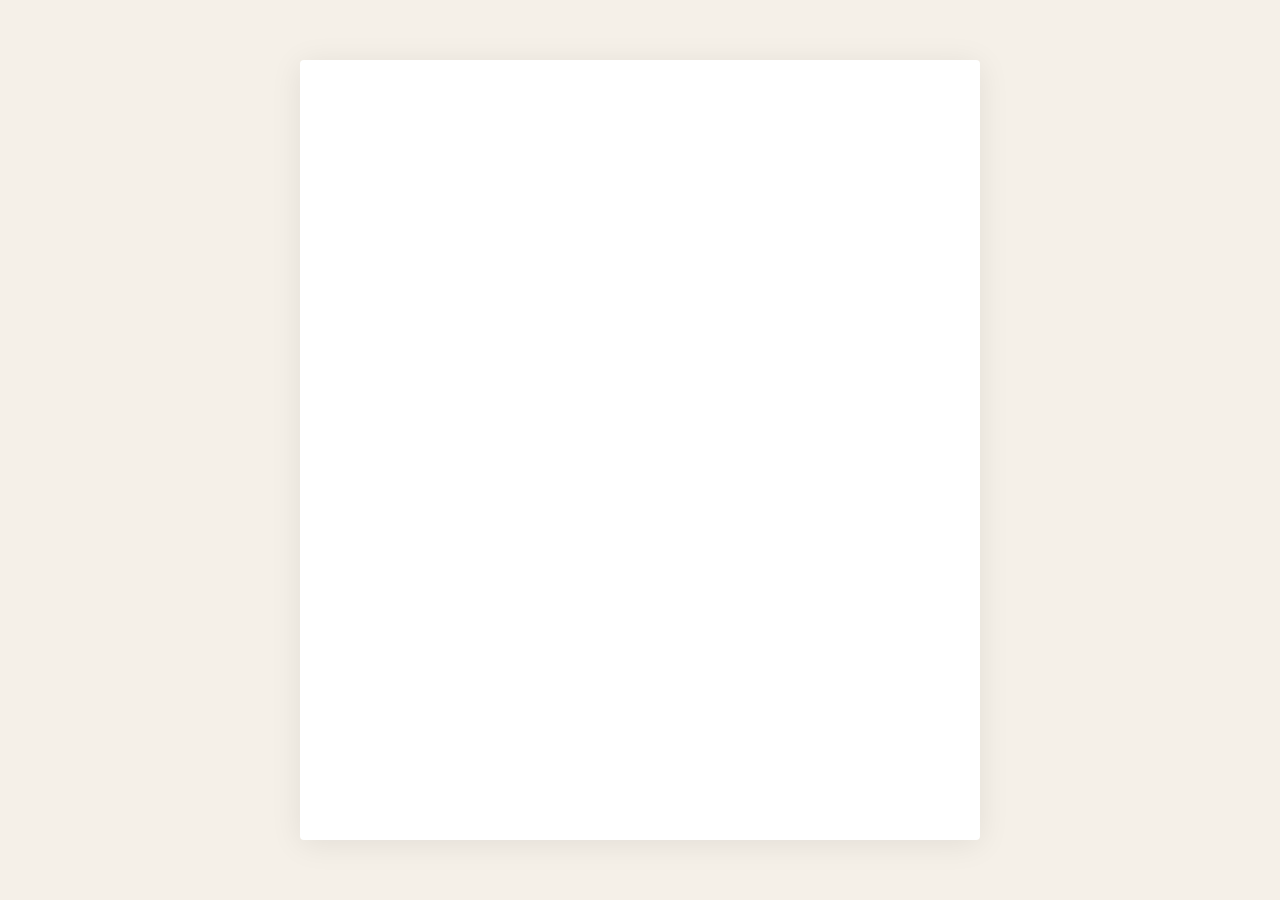
==== index.html @ 80533f45 "Add portfolio base layout with ivory background and centered white card Co-Authored-By: Claude Sonne" ====
<!DOCTYPE html>
<html lang="ko">
<head>
  <meta charset="UTF-8" />
  <meta name="viewport" content="width=device-width, initial-scale=1.0" />
  <title>Portfolio</title>
  <style>
    * {
      margin: 0;
      padding: 0;
      box-sizing: border-box;
    }

    body {
      background-color: #f5f0e8;
      min-height: 100vh;
      display: flex;
      justify-content: center;
      padding: 60px 0;
    }

    .card {
      background-color: #ffffff;
      width: 680px;
      min-height: 100%;
      border-radius: 4px;
      box-shadow: 0 4px 32px rgba(0, 0, 0, 0.08);
      padding: 80px 64px;
    }
  </style>
</head>
<body>
  <div class="card">
    <!-- 내용이 여기 들어갑니다 -->
  </div>
</body>
</html>
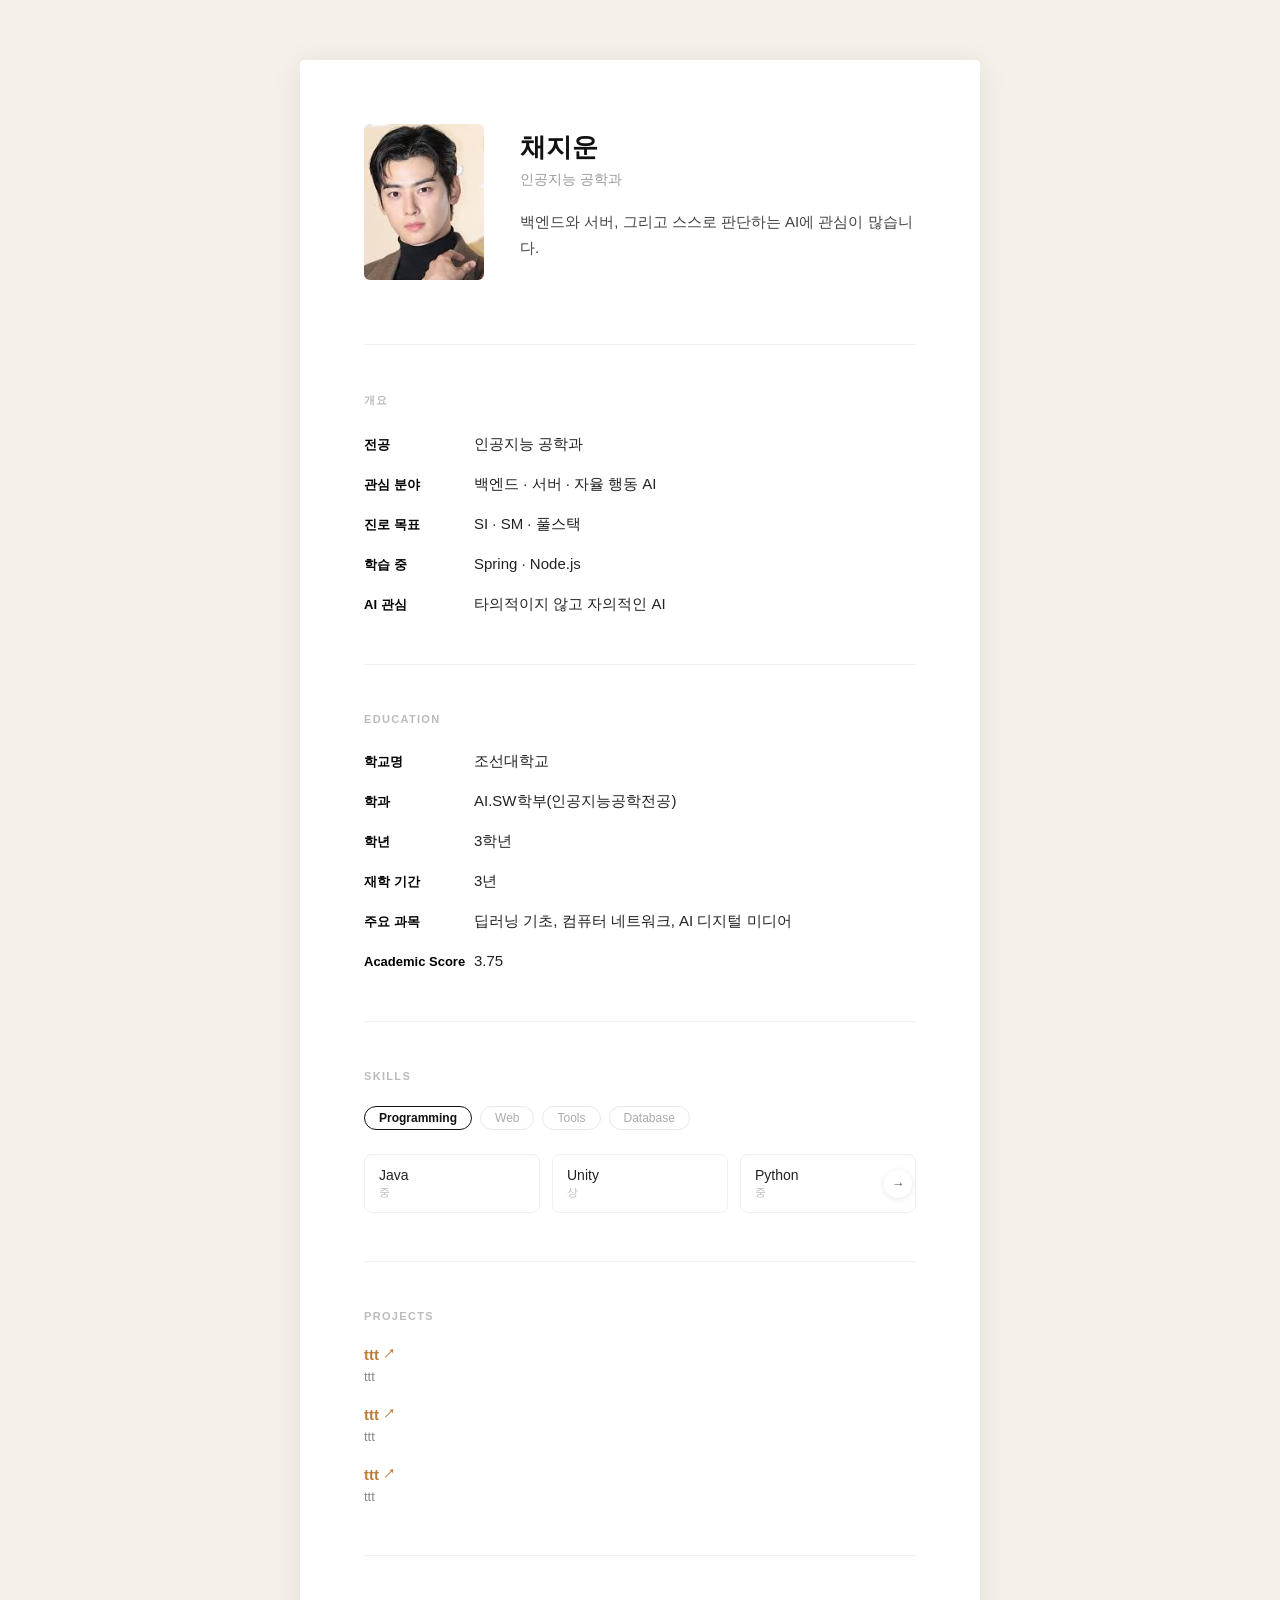
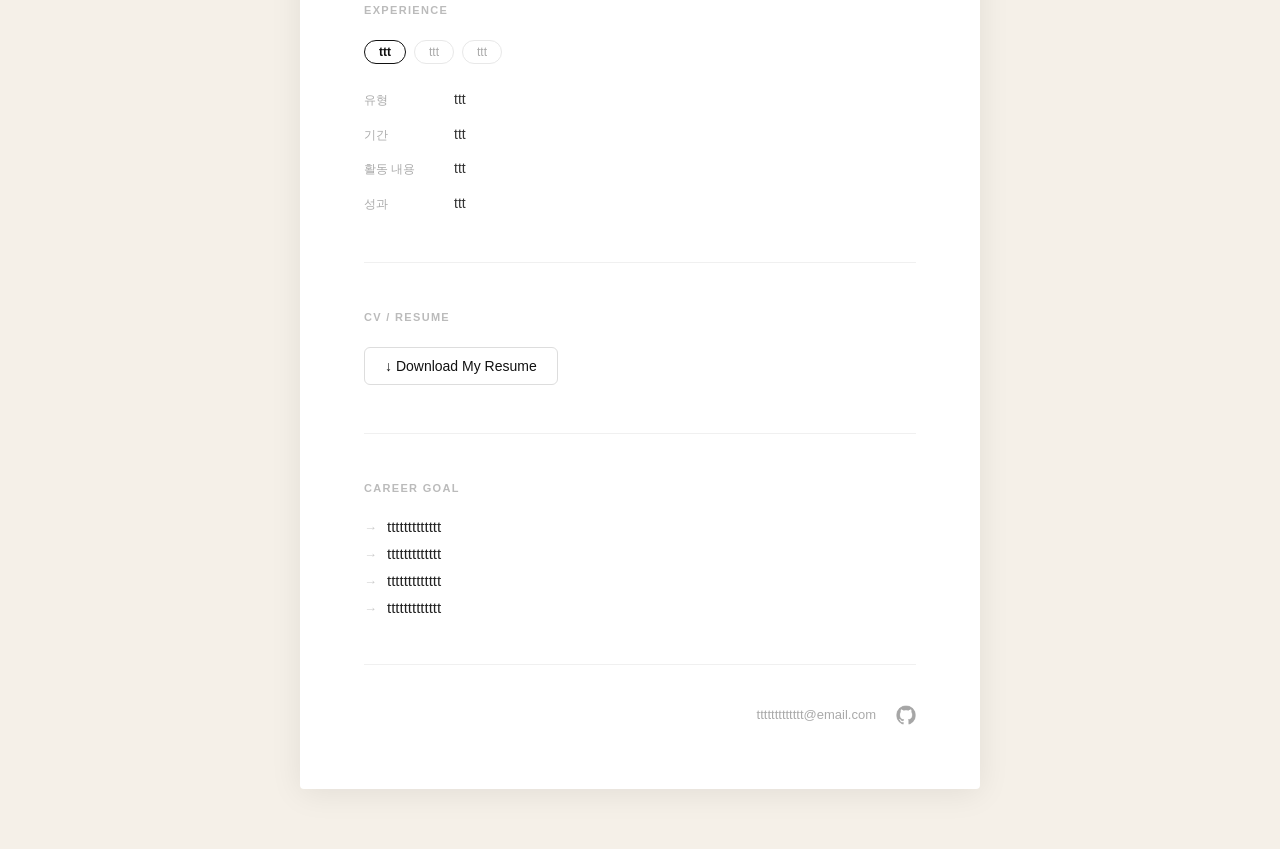
==== commit a13ca2ac: "SKills까지 완료 크아악" ====
--- a/index.html
+++ b/index.html
@@ -5,11 +5,7 @@
   <meta name="viewport" content="width=device-width, initial-scale=1.0" />
   <title>Portfolio</title>
   <style>
-    * {
-      margin: 0;
-      padding: 0;
-      box-sizing: border-box;
-    }
+    * { margin: 0; padding: 0; box-sizing: border-box; }
 
     body {
       background-color: #f5f0e8;
@@ -17,6 +13,7 @@
       display: flex;
       justify-content: center;
       padding: 60px 0;
+      font-family: -apple-system, BlinkMacSystemFont, 'Segoe UI', sans-serif;
     }
 
     .card {
@@ -25,13 +22,224 @@
       min-height: 100%;
       border-radius: 4px;
       box-shadow: 0 4px 32px rgba(0, 0, 0, 0.08);
-      padding: 80px 64px;
-    }
+      padding: 64px;
+    }
+
+    /* ── 헤더 ── */
+    .header { display: flex; align-items: flex-start; gap: 36px; margin-bottom: 64px; }
+    .profile-photo { width: 120px; height: 156px; object-fit: cover; object-position: center top; border-radius: 6px; flex-shrink: 0; }
+    .header-info { flex: 1; padding-top: 6px; }
+    .name { font-size: 26px; font-weight: 700; color: #111; margin-bottom: 6px; }
+    .major { font-size: 14px; color: #999; margin-bottom: 20px; }
+    .header-desc { font-size: 15px; color: #444; line-height: 1.7; }
+
+    /* ── 구분선 ── */
+    .divider { border: none; border-top: 1px solid #f0f0f0; margin: 0 0 48px 0; }
+
+    /* ── 섹션 ── */
+    .section { margin-bottom: 48px; }
+    .section-title { font-size: 11px; font-weight: 600; color: #bbb; letter-spacing: 0.12em; text-transform: uppercase; margin-bottom: 24px; }
+
+    /* ── info rows (개요, education) ── */
+    .info-row { display: flex; align-items: baseline; margin-bottom: 16px; }
+    .info-label { font-size: 13px; font-weight: 600; color: #000; width: 110px; flex-shrink: 0; }
+    .info-value { font-size: 15px; color: #222; line-height: 1.6; }
+
+    /* ── Skills 탭 슬라이더 ── */
+    .skills-tabs { display: flex; gap: 8px; flex-wrap: wrap; margin-bottom: 24px; }
+    .skills-tab { font-size: 12px; font-weight: 500; color: #aaa; background: none; border: 1px solid #e8e8e8; border-radius: 99px; padding: 4px 14px; cursor: pointer; transition: all 0.15s; }
+    .skills-tab:hover { color: #555; border-color: #ccc; }
+    .skills-tab.active { color: #111; border-color: #111; font-weight: 600; }
+    .skills-slider-wrap { overflow: hidden; }
+    .skills-panels { display: flex; transition: transform 0.3s ease; }
+    .chip-wrap { min-width: 100%; position: relative; }
+    .skills-panel { display: flex; gap: 12px; overflow-x: auto; scrollbar-width: none; cursor: grab; }
+    .skills-panel::-webkit-scrollbar { display: none; }
+    .skills-panel:active { cursor: grabbing; }
+    .skill-chip { min-width: calc((100% - 24px) / 3); flex-shrink: 0; display: flex; flex-direction: column; gap: 2px; padding: 12px 14px; border: 1px solid #f0f0f0; border-radius: 8px; }
+    .skill-chip-name { font-size: 14px; font-weight: 500; color: #222; }
+    .skill-chip-level { font-size: 11px; color: #bbb; }
+    .chip-arrow { position: absolute; top: 50%; transform: translateY(-50%); width: 28px; height: 28px; border-radius: 50%; border: none; background: rgba(255,255,255,0.88); box-shadow: 0 1px 6px rgba(0,0,0,0.1); cursor: pointer; font-size: 13px; color: #555; display: flex; align-items: center; justify-content: center; z-index: 2; opacity: 0; pointer-events: none; transition: opacity 0.2s; }
+    .chip-arrow.visible { opacity: 1; pointer-events: auto; }
+    .chip-arrow-left { left: 4px; }
+    .chip-arrow-right { right: 4px; }
+
+    /* ── 프로젝트 ── */
+    .project-list { display: flex; flex-direction: column; gap: 18px; }
+    .project-link { display: inline-flex; align-items: center; gap: 4px; font-size: 15px; font-weight: 600; color: #c07a3a; text-decoration: none; margin-bottom: 4px; }
+    .project-link:hover { text-decoration: underline; }
+    .project-link .arrow { font-size: 12px; }
+    .project-desc { font-size: 13px; color: #888; line-height: 1.6; }
+
+    /* ── Experience ── */
+    .exp-panel { min-width: 100%; display: flex; flex-direction: column; gap: 12px; }
+    .exp-row { display: flex; align-items: baseline; }
+    .exp-label { font-size: 12px; color: #aaa; width: 90px; flex-shrink: 0; }
+    .exp-value { font-size: 14px; color: #333; line-height: 1.6; }
+
+    /* ── CV ── */
+    .cv-link { display: inline-flex; align-items: center; gap: 8px; font-size: 14px; font-weight: 500; color: #111; text-decoration: none; border: 1px solid #ddd; border-radius: 6px; padding: 10px 20px; transition: background 0.15s; }
+    .cv-link:hover { background: #f7f7f7; }
+
+    /* ── Career Goal ── */
+    .goal-list { display: flex; flex-direction: column; gap: 10px; }
+    .goal-item { display: flex; align-items: baseline; gap: 10px; font-size: 15px; color: #222; }
+    .goal-item::before { content: "→"; font-size: 13px; color: #ccc; flex-shrink: 0; }
+
+    /* ── Contact ── */
+    .contact-bar { display: flex; align-items: center; justify-content: flex-end; gap: 20px; flex-wrap: wrap; padding-top: 40px; border-top: 1px solid #f0f0f0; margin-top: 8px; }
+    .contact-bar a { color: #ccc; text-decoration: none; transition: color 0.15s; display: flex; align-items: center; }
+    .contact-bar a:hover { color: #333; }
   </style>
 </head>
 <body>
-  <div class="card">
-    <!-- 내용이 여기 들어갑니다 -->
-  </div>
+  <div class="card"></div>
+
+  <script src="data/data.js"></script>
+  <script>
+    const card = document.querySelector('.card');
+
+    function infoRows(items) {
+      return items.map(r => `
+        <div class="info-row">
+          <span class="info-label">${r.label}</span>
+          <span class="info-value">${r.value}</span>
+        </div>`).join('');
+    }
+
+    function section(title, content) {
+      return `
+        <hr class="divider" />
+        <div class="section">
+          <div class="section-title"><strong>${title}</strong></div>
+          ${content}
+        </div>`;
+    }
+
+    function renderSkills() {
+      const tabs = DATA.skills.map((s, i) =>
+        `<button class="skills-tab${i === 0 ? ' active' : ''}" data-index="${i}">${s.category}</button>`
+      ).join('');
+
+      const panels = DATA.skills.map((s, pi) =>
+        `<div class="chip-wrap">
+          <div class="skills-panel" id="chipPanel${pi}">${s.items.map(item => `
+            <div class="skill-chip">
+              <span class="skill-chip-name">${item.name}</span>
+              <span class="skill-chip-level">${item.level || item.Level || '—'}</span>
+            </div>`).join('')}
+          </div>
+          <button class="chip-arrow chip-arrow-left" data-pi="${pi}">←</button>
+          <button class="chip-arrow chip-arrow-right" data-pi="${pi}">→</button>
+        </div>`
+      ).join('');
+
+      return `
+        <div class="skills-tabs" id="skillsTabs">${tabs}</div>
+        <div class="skills-slider-wrap">
+          <div class="skills-panels" id="skillsPanels">${panels}</div>
+        </div>`;
+    }
+
+    function renderProjects() {
+      return `<div class="project-list">${DATA.projects.map(p => `
+        <div class="project-item">
+          <a class="project-link" href="${p.url}" target="_blank">${p.name} <span class="arrow">↗</span></a>
+          <div class="project-desc">${p.desc}</div>
+        </div>`).join('')}
+      </div>`;
+    }
+
+    function renderExperience() {
+      const tabs = DATA.experience.map((e, i) =>
+        `<button class="skills-tab${i === 0 ? ' active' : ''}" data-index="${i}">${e.tab}</button>`
+      ).join('');
+
+      const panels = DATA.experience.map(e => `
+        <div class="exp-panel">
+          <div class="exp-row"><span class="exp-label">유형</span><span class="exp-value">${e.유형}</span></div>
+          <div class="exp-row"><span class="exp-label">기간</span><span class="exp-value">${e.기간}</span></div>
+          <div class="exp-row"><span class="exp-label">활동 내용</span><span class="exp-value">${e.활동내용}</span></div>
+          <div class="exp-row"><span class="exp-label">성과</span><span class="exp-value">${e.성과}</span></div>
+        </div>`).join('');
+
+      return `
+        <div class="skills-tabs" id="expTabs">${tabs}</div>
+        <div class="skills-slider-wrap">
+          <div class="skills-panels" id="expPanels">${panels}</div>
+        </div>`;
+    }
+
+    function renderContact() {
+      return `
+        <div class="contact-bar">
+          <a href="mailto:${DATA.contact.email}" style="font-size:13px; color:#aaa;">${DATA.contact.email}</a>
+          <a href="${DATA.contact.github}" target="_blank" title="GitHub">
+            <img src="data/github.png" alt="GitHub" style="width:20px;height:20px;opacity:0.35;transition:opacity 0.15s;"
+              onmouseover="this.style.opacity='0.8'" onmouseout="this.style.opacity='0.35'" />
+          </a>
+        </div>`;
+    }
+
+    card.innerHTML = `
+      <div class="header">
+        <img class="profile-photo" src="${DATA.profile.photo}" alt="프로필 사진" />
+        <div class="header-info">
+          <div class="name">${DATA.profile.name}</div>
+          <div class="major">${DATA.profile.major}</div>
+          <div class="header-desc">${DATA.profile.desc}</div>
+        </div>
+      </div>
+
+      ${section('개요', infoRows(DATA.about))}
+      ${section('Education', infoRows(DATA.education))}
+      ${section('Skills', renderSkills())}
+      ${section('Projects', renderProjects())}
+      ${section('Experience', renderExperience())}
+      ${section('CV / Resume', `<a class="cv-link" href="${DATA.cv.file}" download>↓ Download My Resume</a>`)}
+      ${section('Career Goal', `<div class="goal-list">${DATA.careerGoals.map(g => `<div class="goal-item">${g}</div>`).join('')}</div>`)}
+      ${renderContact()}
+    `;
+
+    function initSlider(tabsId, panelsId) {
+      const tabsEl = document.getElementById(tabsId);
+      const panelsEl = document.getElementById(panelsId);
+      tabsEl.querySelectorAll('.skills-tab').forEach(tab => {
+        tab.addEventListener('click', () => {
+          tabsEl.querySelectorAll('.skills-tab').forEach(t => t.classList.remove('active'));
+          tab.classList.add('active');
+          panelsEl.style.transform = `translateX(-${tab.dataset.index * 100}%)`;
+        });
+      });
+    }
+
+    initSlider('skillsTabs', 'skillsPanels');
+    initSlider('expTabs', 'expPanels');
+
+    DATA.skills.forEach((s, pi) => {
+      const panel = document.getElementById(`chipPanel${pi}`);
+      const wrap  = panel.parentElement;
+      const leftBtn  = wrap.querySelector('.chip-arrow-left');
+      const rightBtn = wrap.querySelector('.chip-arrow-right');
+
+      function updateArrows() {
+        leftBtn.classList.toggle('visible', panel.scrollLeft > 0);
+        rightBtn.classList.toggle('visible', panel.scrollLeft + panel.clientWidth < panel.scrollWidth - 1);
+      }
+
+      panel.addEventListener('scroll', updateArrows);
+      leftBtn.addEventListener('click',  () => panel.scrollBy({ left: -panel.clientWidth * 0.8, behavior: 'smooth' }));
+      rightBtn.addEventListener('click', () => panel.scrollBy({ left:  panel.clientWidth * 0.8, behavior: 'smooth' }));
+
+      let isDown = false, startX, scrollLeft;
+      panel.addEventListener('mousedown', e => { isDown = true; startX = e.pageX - panel.offsetLeft; scrollLeft = panel.scrollLeft; });
+      panel.addEventListener('mouseleave', () => isDown = false);
+      panel.addEventListener('mouseup',    () => isDown = false);
+      panel.addEventListener('mousemove',  e => { if (!isDown) return; e.preventDefault(); panel.scrollLeft = scrollLeft - (e.pageX - panel.offsetLeft - startX); });
+
+      updateArrows();
+    });
+
+  </script>
 </body>
 </html>
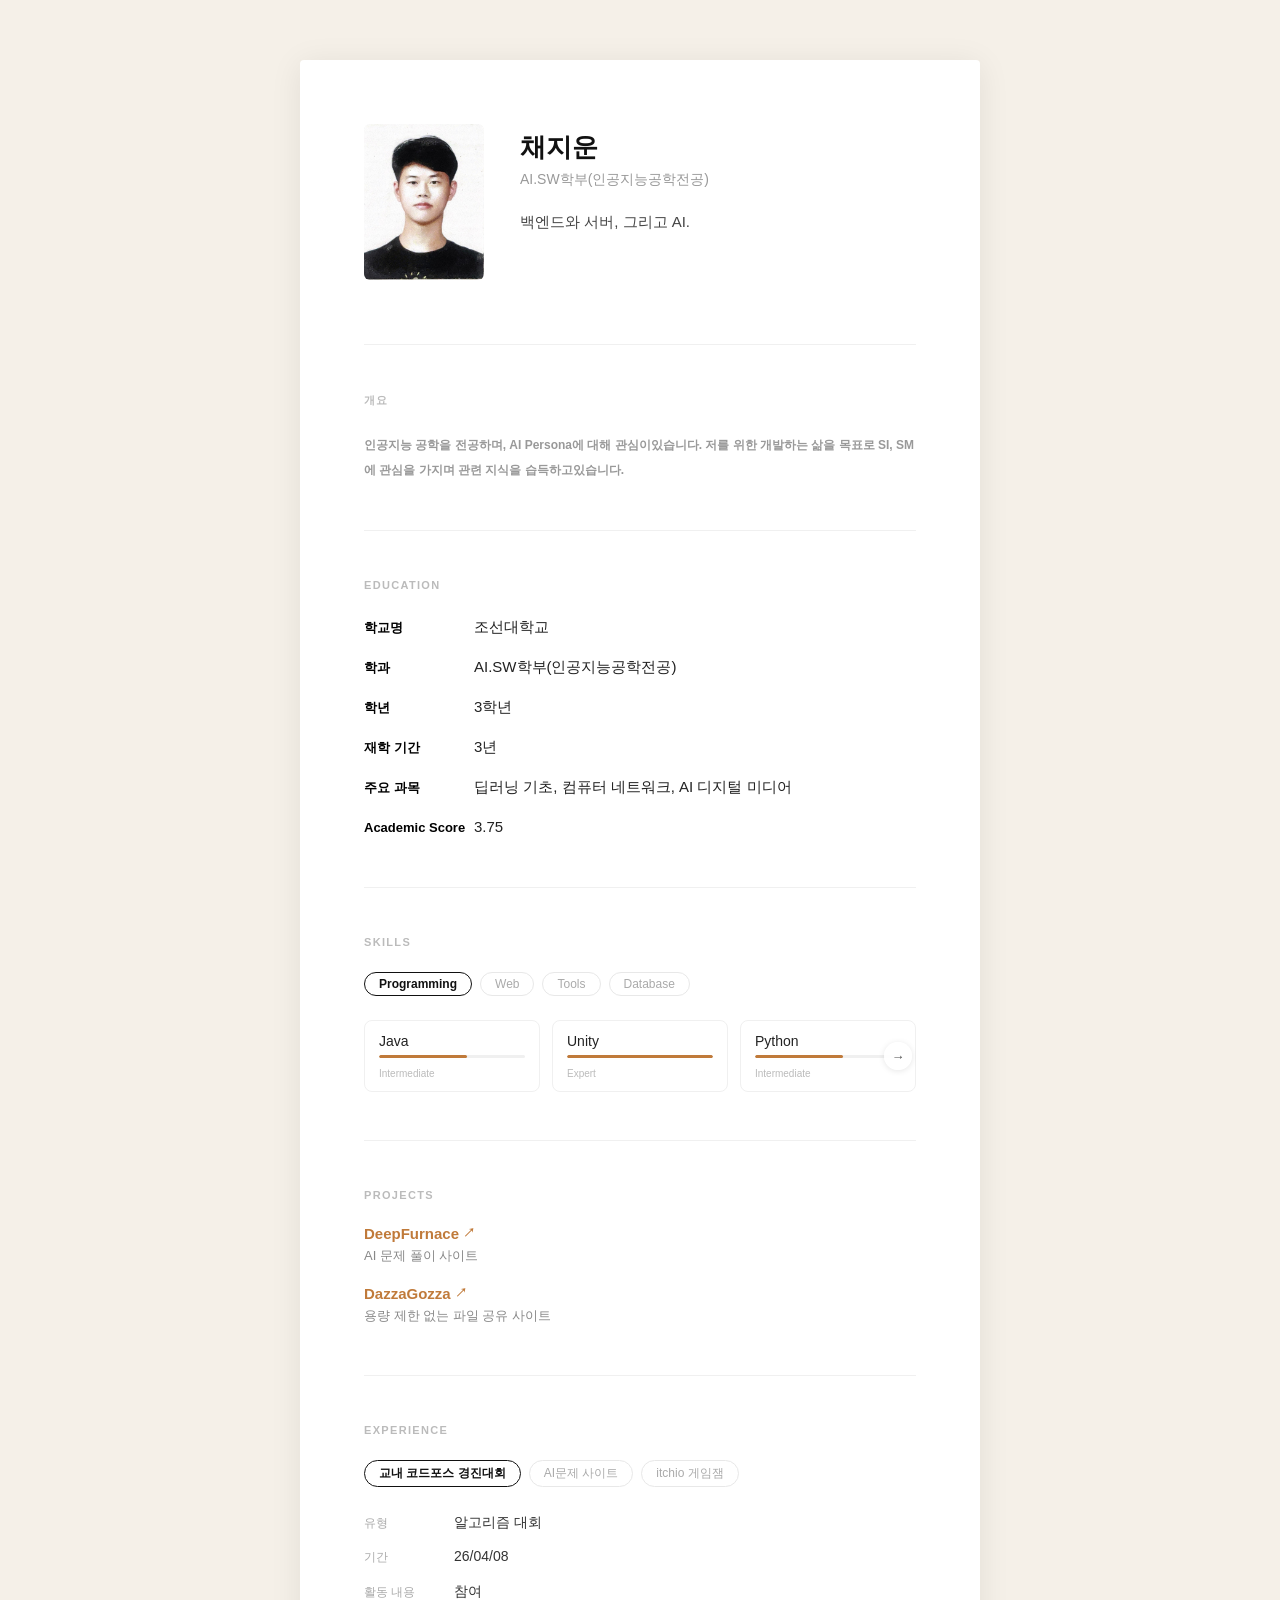
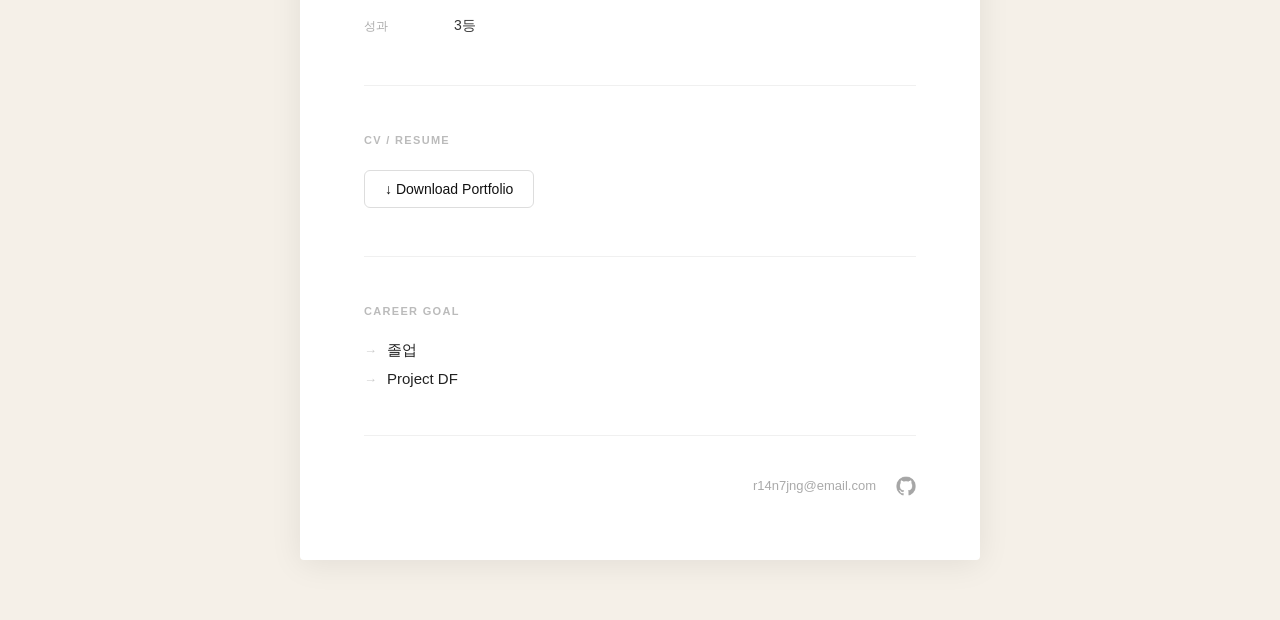
==== commit 49a74c19: "데이터 수정 데이터 수정" ====
--- a/index.html
+++ b/index.html
@@ -40,10 +40,15 @@
     .section { margin-bottom: 48px; }
     .section-title { font-size: 11px; font-weight: 600; color: #bbb; letter-spacing: 0.12em; text-transform: uppercase; margin-bottom: 24px; }
 
-    /* ── info rows (개요, education) ── */
+    /* ── info rows (education) ── */
     .info-row { display: flex; align-items: baseline; margin-bottom: 16px; }
     .info-label { font-size: 13px; font-weight: 600; color: #000; width: 110px; flex-shrink: 0; }
     .info-value { font-size: 15px; color: #222; line-height: 1.6; }
+
+    /* ── about 한 줄 ── */
+    .about-line { font-size: 14px; color: #444; line-height: 1.8; }
+    .about-line .about-item + .about-item::before { content: " · "; color: #ccc; margin: 0 4px; }
+    .about-label { font-size: 12px; font-weight: 600; color: #999; margin-right: 4px; }
 
     /* ── Skills 탭 슬라이더 ── */
     .skills-tabs { display: flex; gap: 8px; flex-wrap: wrap; margin-bottom: 24px; }
@@ -56,9 +61,11 @@
     .skills-panel { display: flex; gap: 12px; overflow-x: auto; scrollbar-width: none; cursor: grab; }
     .skills-panel::-webkit-scrollbar { display: none; }
     .skills-panel:active { cursor: grabbing; }
-    .skill-chip { min-width: calc((100% - 24px) / 3); flex-shrink: 0; display: flex; flex-direction: column; gap: 2px; padding: 12px 14px; border: 1px solid #f0f0f0; border-radius: 8px; }
+    .skill-chip { min-width: calc((100% - 24px) / 3); flex-shrink: 0; display: flex; flex-direction: column; gap: 6px; padding: 12px 14px; border: 1px solid #f0f0f0; border-radius: 8px; }
     .skill-chip-name { font-size: 14px; font-weight: 500; color: #222; }
-    .skill-chip-level { font-size: 11px; color: #bbb; }
+    .skill-gauge-wrap { height: 3px; background: #f0f0f0; border-radius: 99px; overflow: hidden; }
+    .skill-gauge-bar { height: 100%; border-radius: 99px; background: #c07a3a; transition: width 0.4s ease; }
+    .skill-gauge-label { font-size: 10px; color: #bbb; margin-top: 4px; }
     .chip-arrow { position: absolute; top: 50%; transform: translateY(-50%); width: 28px; height: 28px; border-radius: 50%; border: none; background: rgba(255,255,255,0.88); box-shadow: 0 1px 6px rgba(0,0,0,0.1); cursor: pointer; font-size: 13px; color: #555; display: flex; align-items: center; justify-content: center; z-index: 2; opacity: 0; pointer-events: none; transition: opacity 0.2s; }
     .chip-arrow.visible { opacity: 1; pointer-events: auto; }
     .chip-arrow-left { left: 4px; }
@@ -116,6 +123,9 @@
         </div>`;
     }
 
+    const levelMap  = { '하': 33, '중': 60, '중상': 80, '상': 100 };
+    const levelLabel = { '하': 'Basic', '중': 'Intermediate', '중상': 'Advanced', '상': 'Expert' };
+
     function renderSkills() {
       const tabs = DATA.skills.map((s, i) =>
         `<button class="skills-tab${i === 0 ? ' active' : ''}" data-index="${i}">${s.category}</button>`
@@ -123,11 +133,16 @@
 
       const panels = DATA.skills.map((s, pi) =>
         `<div class="chip-wrap">
-          <div class="skills-panel" id="chipPanel${pi}">${s.items.map(item => `
+          <div class="skills-panel" id="chipPanel${pi}">${s.items.map(item => {
+            const lvText = item.level || item.Level || '';
+            const pct = levelMap[lvText] ?? 0;
+            return `
             <div class="skill-chip">
               <span class="skill-chip-name">${item.name}</span>
-              <span class="skill-chip-level">${item.level || item.Level || '—'}</span>
-            </div>`).join('')}
+              <div class="skill-gauge-wrap"><div class="skill-gauge-bar" style="width:${pct}%"></div></div>
+              <span class="skill-gauge-label">${levelLabel[lvText] ?? ''}</span>
+            </div>`;
+          }).join('')}
           </div>
           <button class="chip-arrow chip-arrow-left" data-pi="${pi}">←</button>
           <button class="chip-arrow chip-arrow-right" data-pi="${pi}">→</button>
@@ -191,12 +206,12 @@
         </div>
       </div>
 
-      ${section('개요', infoRows(DATA.about))}
+      ${section('개요', `<div class="about-line">${DATA.about.map(r => `<span class="about-item"><span class="about-label">${r.label}</span>${r.value}</span>`).join('')}</div>`)}
       ${section('Education', infoRows(DATA.education))}
       ${section('Skills', renderSkills())}
       ${section('Projects', renderProjects())}
       ${section('Experience', renderExperience())}
-      ${section('CV / Resume', `<a class="cv-link" href="${DATA.cv.file}" download>↓ Download My Resume</a>`)}
+      ${section('CV / Resume', `<a class="cv-link" href="${DATA.cv.file}" download="${DATA.cv.filename}">↓ Download Portfolio</a>`)}
       ${section('Career Goal', `<div class="goal-list">${DATA.careerGoals.map(g => `<div class="goal-item">${g}</div>`).join('')}</div>`)}
       ${renderContact()}
     `;
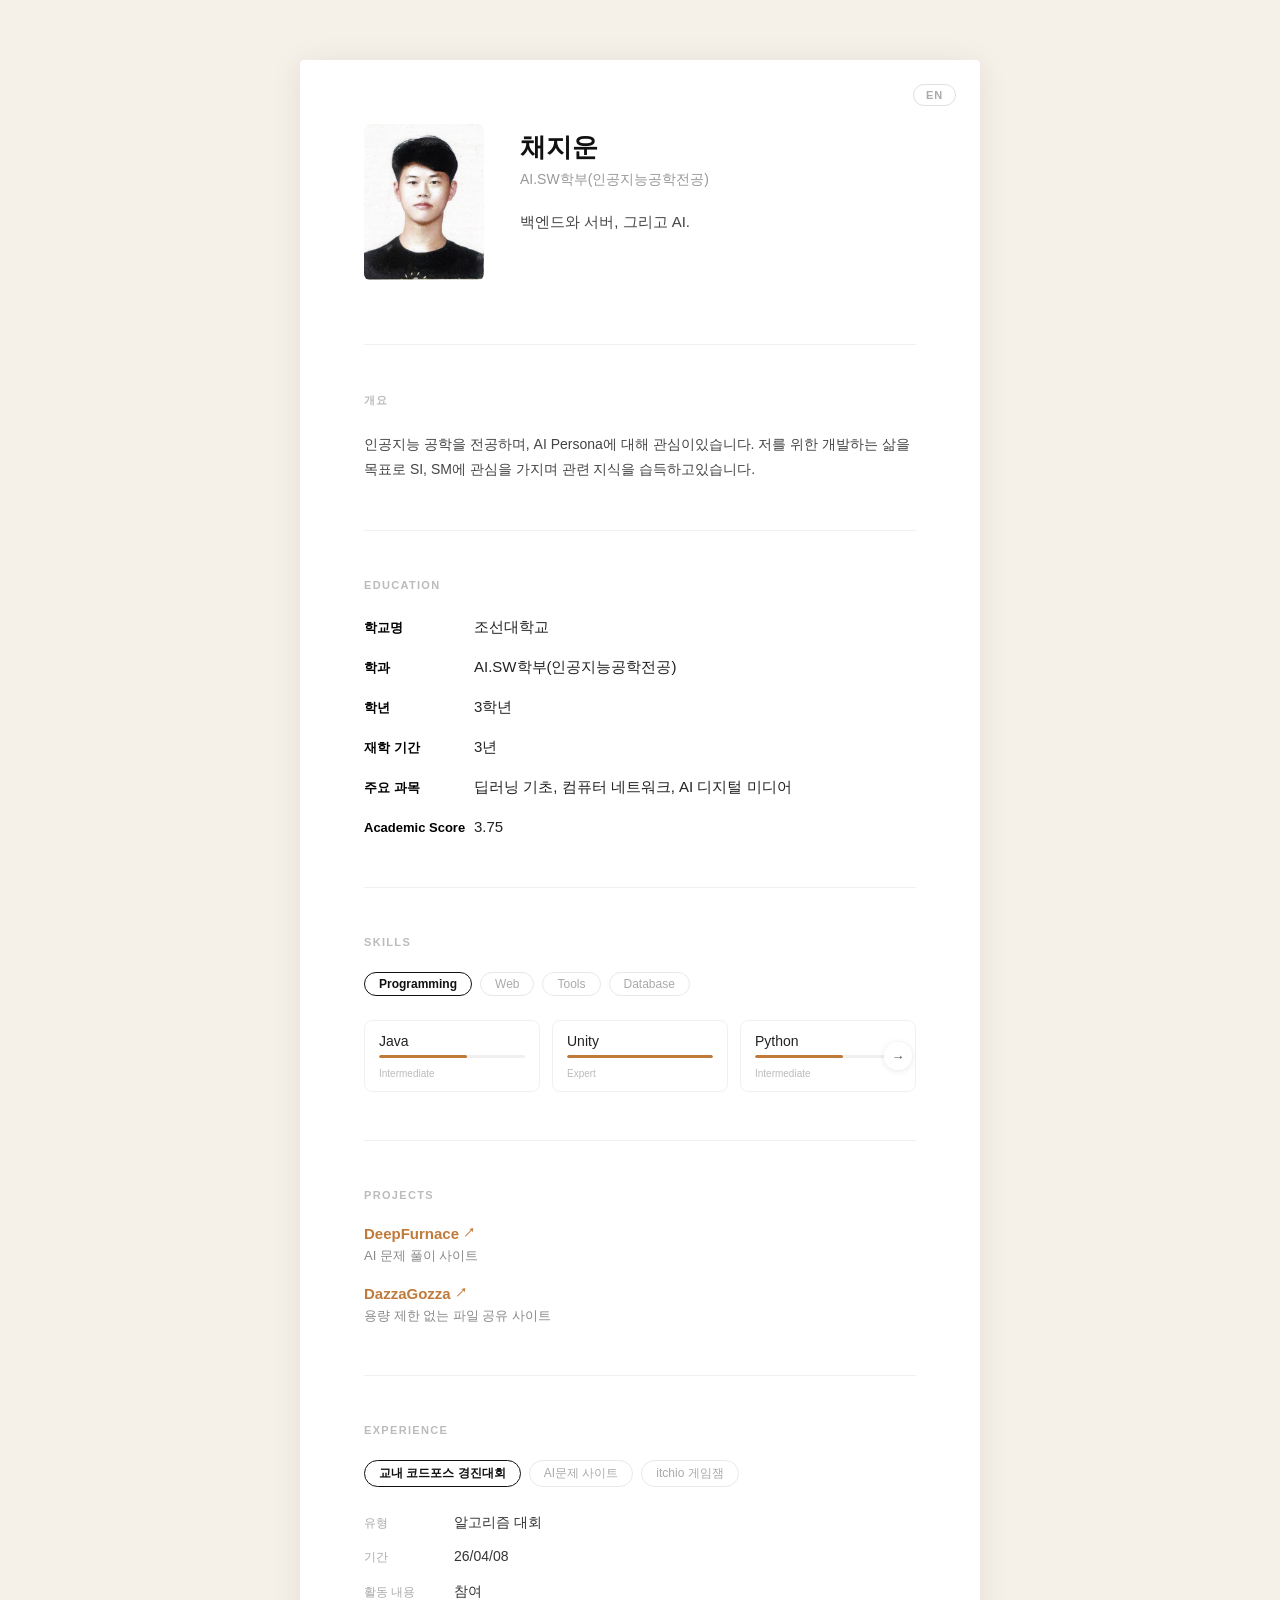
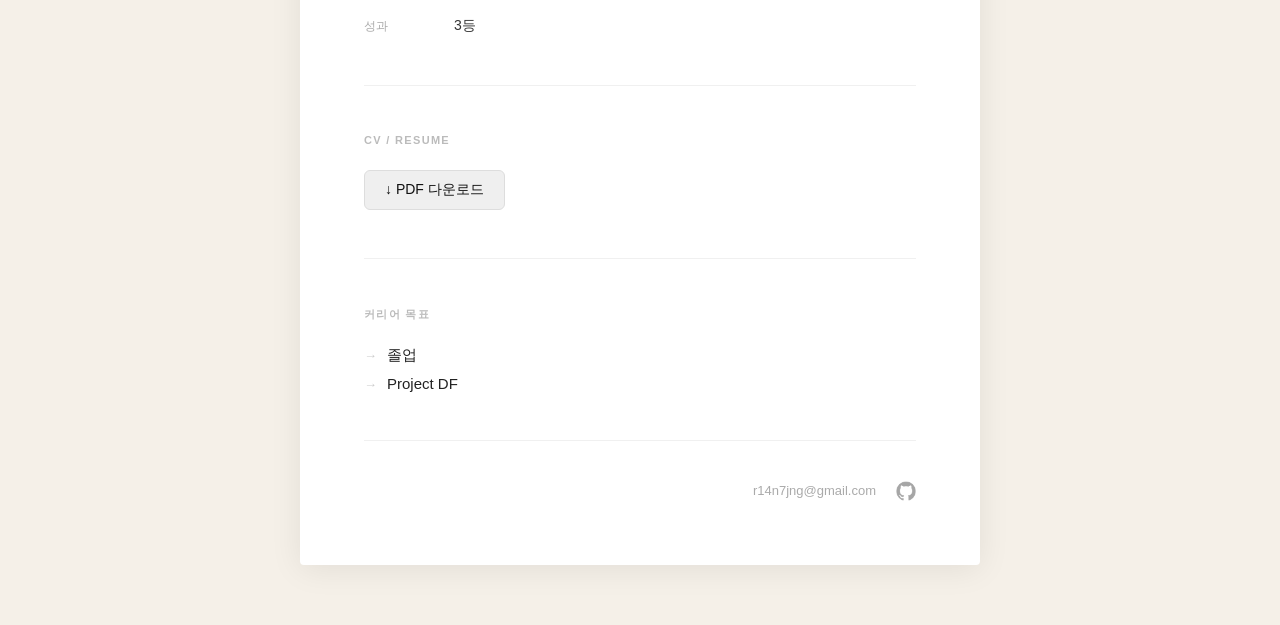
==== commit dfeffe1c: "한영 변환 한영 변환" ====
--- a/index.html
+++ b/index.html
@@ -17,6 +17,7 @@
     }
 
     .card {
+      position: relative;
       background-color: #ffffff;
       width: 680px;
       min-height: 100%;
@@ -24,6 +25,24 @@
       box-shadow: 0 4px 32px rgba(0, 0, 0, 0.08);
       padding: 64px;
     }
+
+    /* ── 언어 토글 ── */
+    .lang-toggle {
+      position: absolute;
+      top: 24px;
+      right: 24px;
+      font-size: 11px;
+      font-weight: 600;
+      letter-spacing: 0.08em;
+      color: #aaa;
+      background: none;
+      border: 1px solid #e0e0e0;
+      border-radius: 99px;
+      padding: 4px 12px;
+      cursor: pointer;
+      transition: all 0.15s;
+    }
+    .lang-toggle:hover { color: #333; border-color: #bbb; }
 
     /* ── 헤더 ── */
     .header { display: flex; align-items: flex-start; gap: 36px; margin-bottom: 64px; }
@@ -46,9 +65,7 @@
     .info-value { font-size: 15px; color: #222; line-height: 1.6; }
 
     /* ── about 한 줄 ── */
-    .about-line { font-size: 14px; color: #444; line-height: 1.8; }
-    .about-line .about-item + .about-item::before { content: " · "; color: #ccc; margin: 0 4px; }
-    .about-label { font-size: 12px; font-weight: 600; color: #999; margin-right: 4px; }
+    .about-text { font-size: 14px; color: #444; line-height: 1.8; }
 
     /* ── Skills 탭 슬라이더 ── */
     .skills-tabs { display: flex; gap: 8px; flex-wrap: wrap; margin-bottom: 24px; }
@@ -97,6 +114,71 @@
     .contact-bar { display: flex; align-items: center; justify-content: flex-end; gap: 20px; flex-wrap: wrap; padding-top: 40px; border-top: 1px solid #f0f0f0; margin-top: 8px; }
     .contact-bar a { color: #ccc; text-decoration: none; transition: color 0.15s; display: flex; align-items: center; }
     .contact-bar a:hover { color: #333; }
+
+    /* ── 인쇄 전용 레이블 ── */
+    .print-label { display: none; }
+
+    /* ── 인쇄 / PDF ── */
+    @media print {
+      body { background: #fff; padding: 0; display: block; }
+
+      .card {
+        width: 100%;
+        box-shadow: none;
+        border-radius: 0;
+        padding: 32px 48px;
+      }
+
+      /* 인터랙티브 요소 숨김 */
+      .lang-toggle,
+      .chip-arrow,
+      .skills-tabs { display: none !important; }
+
+      /* 슬라이더 → 그리드 전환 */
+      .skills-slider-wrap { overflow: visible; }
+
+      #skillsPanels {
+        flex-wrap: wrap;
+        transform: none !important;
+      }
+      .chip-wrap {
+        min-width: 48%;
+        margin-bottom: 20px;
+        break-inside: avoid;
+      }
+
+      /* 경험 슬라이더 → 세로 나열 */
+      #expPanels {
+        flex-direction: column;
+        transform: none !important;
+      }
+      .exp-panel {
+        min-width: 100%;
+        margin-bottom: 16px;
+        padding-bottom: 16px;
+        border-bottom: 1px solid #f0f0f0;
+        break-inside: avoid;
+      }
+
+      /* 카테고리·탭 인쇄 레이블 */
+      .print-label {
+        display: block;
+        font-size: 11px;
+        font-weight: 600;
+        color: #bbb;
+        letter-spacing: 0.1em;
+        text-transform: uppercase;
+        margin-bottom: 10px;
+      }
+
+      /* 게이지 색 강제 출력 */
+      .skill-gauge-bar {
+        -webkit-print-color-adjust: exact;
+        print-color-adjust: exact;
+      }
+
+      .section, .project-item { break-inside: avoid; }
+    }
   </style>
 </head>
 <body>
@@ -105,6 +187,10 @@
   <script src="data/data.js"></script>
   <script>
     const card = document.querySelector('.card');
+    let currentLang = 'ko';
+
+    const levelMap   = { '하': 33, '중': 60, '중상': 80, '상': 100 };
+    const levelLabel = { '하': 'Basic', '중': 'Intermediate', '중상': 'Advanced', '상': 'Expert' };
 
     function infoRows(items) {
       return items.map(r => `
@@ -123,9 +209,6 @@
         </div>`;
     }
 
-    const levelMap  = { '하': 33, '중': 60, '중상': 80, '상': 100 };
-    const levelLabel = { '하': 'Basic', '중': 'Intermediate', '중상': 'Advanced', '상': 'Expert' };
-
     function renderSkills() {
       const tabs = DATA.skills.map((s, i) =>
         `<button class="skills-tab${i === 0 ? ' active' : ''}" data-index="${i}">${s.category}</button>`
@@ -133,14 +216,14 @@
 
       const panels = DATA.skills.map((s, pi) =>
         `<div class="chip-wrap">
+          <div class="print-label">${s.category}</div>
           <div class="skills-panel" id="chipPanel${pi}">${s.items.map(item => {
-            const lvText = item.level || item.Level || '';
-            const pct = levelMap[lvText] ?? 0;
+            const pct = levelMap[item.level] ?? 0;
             return `
             <div class="skill-chip">
               <span class="skill-chip-name">${item.name}</span>
               <div class="skill-gauge-wrap"><div class="skill-gauge-bar" style="width:${pct}%"></div></div>
-              <span class="skill-gauge-label">${levelLabel[lvText] ?? ''}</span>
+              <span class="skill-gauge-label">${levelLabel[item.level] ?? ''}</span>
             </div>`;
           }).join('')}
           </div>
@@ -156,27 +239,33 @@
         </div>`;
     }
 
-    function renderProjects() {
+    function renderProjects(lang) {
       return `<div class="project-list">${DATA.projects.map(p => `
         <div class="project-item">
           <a class="project-link" href="${p.url}" target="_blank">${p.name} <span class="arrow">↗</span></a>
-          <div class="project-desc">${p.desc}</div>
+          <div class="project-desc">${p[lang].desc}</div>
         </div>`).join('')}
       </div>`;
     }
 
-    function renderExperience() {
+    function renderExperience(lang) {
+      const T = DATA.i18n[lang];
       const tabs = DATA.experience.map((e, i) =>
-        `<button class="skills-tab${i === 0 ? ' active' : ''}" data-index="${i}">${e.tab}</button>`
+        `<button class="skills-tab${i === 0 ? ' active' : ''}" data-index="${i}">${e[lang].tab}</button>`
       ).join('');
 
-      const panels = DATA.experience.map(e => `
+      const panels = DATA.experience.map(e => {
+        const d = e[lang];
+        const L = T.expLabels;
+        return `
         <div class="exp-panel">
-          <div class="exp-row"><span class="exp-label">유형</span><span class="exp-value">${e.유형}</span></div>
-          <div class="exp-row"><span class="exp-label">기간</span><span class="exp-value">${e.기간}</span></div>
-          <div class="exp-row"><span class="exp-label">활동 내용</span><span class="exp-value">${e.활동내용}</span></div>
-          <div class="exp-row"><span class="exp-label">성과</span><span class="exp-value">${e.성과}</span></div>
-        </div>`).join('');
+          <div class="print-label">${d.tab}</div>
+          <div class="exp-row"><span class="exp-label">${L.type}</span><span class="exp-value">${d.type}</span></div>
+          <div class="exp-row"><span class="exp-label">${L.period}</span><span class="exp-value">${d.period}</span></div>
+          <div class="exp-row"><span class="exp-label">${L.activity}</span><span class="exp-value">${d.activity}</span></div>
+          <div class="exp-row"><span class="exp-label">${L.result}</span><span class="exp-value">${d.result}</span></div>
+        </div>`;
+      }).join('');
 
       return `
         <div class="skills-tabs" id="expTabs">${tabs}</div>
@@ -196,28 +285,69 @@
         </div>`;
     }
 
-    card.innerHTML = `
-      <div class="header">
-        <img class="profile-photo" src="${DATA.profile.photo}" alt="프로필 사진" />
-        <div class="header-info">
-          <div class="name">${DATA.profile.name}</div>
-          <div class="major">${DATA.profile.major}</div>
-          <div class="header-desc">${DATA.profile.desc}</div>
+    function render(lang) {
+      const T = DATA.i18n[lang];
+      const p = DATA.profile[lang];
+      const cv = DATA.cv[lang];
+
+      card.innerHTML = `
+        <button class="lang-toggle" id="langToggle">${lang === 'ko' ? 'EN' : 'KR'}</button>
+
+        <div class="header">
+          <img class="profile-photo" src="${DATA.profile.photo}" alt="프로필 사진" />
+          <div class="header-info">
+            <div class="name">${p.name}</div>
+            <div class="major">${p.major}</div>
+            <div class="header-desc">${p.desc}</div>
+          </div>
         </div>
-      </div>
-
-      ${section('개요', `<div class="about-line">${DATA.about.map(r => `<span class="about-item"><span class="about-label">${r.label}</span>${r.value}</span>`).join('')}</div>`)}
-      ${section('Education', infoRows(DATA.education))}
-      ${section('Skills', renderSkills())}
-      ${section('Projects', renderProjects())}
-      ${section('Experience', renderExperience())}
-      ${section('CV / Resume', `<a class="cv-link" href="${DATA.cv.file}" download="${DATA.cv.filename}">↓ Download Portfolio</a>`)}
-      ${section('Career Goal', `<div class="goal-list">${DATA.careerGoals.map(g => `<div class="goal-item">${g}</div>`).join('')}</div>`)}
-      ${renderContact()}
-    `;
+
+        ${section(T.overview,   `<div class="about-text">${DATA.about[lang]}</div>`)}
+        ${section(T.education,  infoRows(DATA.education[lang]))}
+        ${section(T.skills,     renderSkills())}
+        ${section(T.projects,   renderProjects(lang))}
+        ${section(T.experience, renderExperience(lang))}
+        ${section(T.cv,         `<button class="cv-link" onclick="window.print()">${cv.label}</button>`)}
+        ${section(T.careerGoal, `<div class="goal-list">${DATA.careerGoals[lang].map(g => `<div class="goal-item">${g}</div>`).join('')}</div>`)}
+        ${renderContact()}
+      `;
+
+      document.getElementById('langToggle').addEventListener('click', () => {
+        currentLang = currentLang === 'ko' ? 'en' : 'ko';
+        document.documentElement.lang = currentLang;
+        render(currentLang);
+      });
+
+      initSlider('skillsTabs', 'skillsPanels');
+      initSlider('expTabs', 'expPanels');
+
+      DATA.skills.forEach((s, pi) => {
+        const panel = document.getElementById(`chipPanel${pi}`);
+        const wrap      = panel.parentElement;
+        const leftBtn   = wrap.querySelector('.chip-arrow-left');
+        const rightBtn  = wrap.querySelector('.chip-arrow-right');
+
+        function updateArrows() {
+          leftBtn.classList.toggle('visible',  panel.scrollLeft > 0);
+          rightBtn.classList.toggle('visible', panel.scrollLeft + panel.clientWidth < panel.scrollWidth - 1);
+        }
+
+        panel.addEventListener('scroll', updateArrows);
+        leftBtn.addEventListener('click',  () => panel.scrollBy({ left: -panel.clientWidth * 0.8, behavior: 'smooth' }));
+        rightBtn.addEventListener('click', () => panel.scrollBy({ left:  panel.clientWidth * 0.8, behavior: 'smooth' }));
+
+        let isDown = false, startX, scrollLeft;
+        panel.addEventListener('mousedown',  e => { isDown = true; startX = e.pageX - panel.offsetLeft; scrollLeft = panel.scrollLeft; });
+        panel.addEventListener('mouseleave', () => isDown = false);
+        panel.addEventListener('mouseup',    () => isDown = false);
+        panel.addEventListener('mousemove',  e => { if (!isDown) return; e.preventDefault(); panel.scrollLeft = scrollLeft - (e.pageX - panel.offsetLeft - startX); });
+
+        updateArrows();
+      });
+    }
 
     function initSlider(tabsId, panelsId) {
-      const tabsEl = document.getElementById(tabsId);
+      const tabsEl   = document.getElementById(tabsId);
       const panelsEl = document.getElementById(panelsId);
       tabsEl.querySelectorAll('.skills-tab').forEach(tab => {
         tab.addEventListener('click', () => {
@@ -228,33 +358,7 @@
       });
     }
 
-    initSlider('skillsTabs', 'skillsPanels');
-    initSlider('expTabs', 'expPanels');
-
-    DATA.skills.forEach((s, pi) => {
-      const panel = document.getElementById(`chipPanel${pi}`);
-      const wrap  = panel.parentElement;
-      const leftBtn  = wrap.querySelector('.chip-arrow-left');
-      const rightBtn = wrap.querySelector('.chip-arrow-right');
-
-      function updateArrows() {
-        leftBtn.classList.toggle('visible', panel.scrollLeft > 0);
-        rightBtn.classList.toggle('visible', panel.scrollLeft + panel.clientWidth < panel.scrollWidth - 1);
-      }
-
-      panel.addEventListener('scroll', updateArrows);
-      leftBtn.addEventListener('click',  () => panel.scrollBy({ left: -panel.clientWidth * 0.8, behavior: 'smooth' }));
-      rightBtn.addEventListener('click', () => panel.scrollBy({ left:  panel.clientWidth * 0.8, behavior: 'smooth' }));
-
-      let isDown = false, startX, scrollLeft;
-      panel.addEventListener('mousedown', e => { isDown = true; startX = e.pageX - panel.offsetLeft; scrollLeft = panel.scrollLeft; });
-      panel.addEventListener('mouseleave', () => isDown = false);
-      panel.addEventListener('mouseup',    () => isDown = false);
-      panel.addEventListener('mousemove',  e => { if (!isDown) return; e.preventDefault(); panel.scrollLeft = scrollLeft - (e.pageX - panel.offsetLeft - startX); });
-
-      updateArrows();
-    });
-
+    render(currentLang);
   </script>
 </body>
 </html>
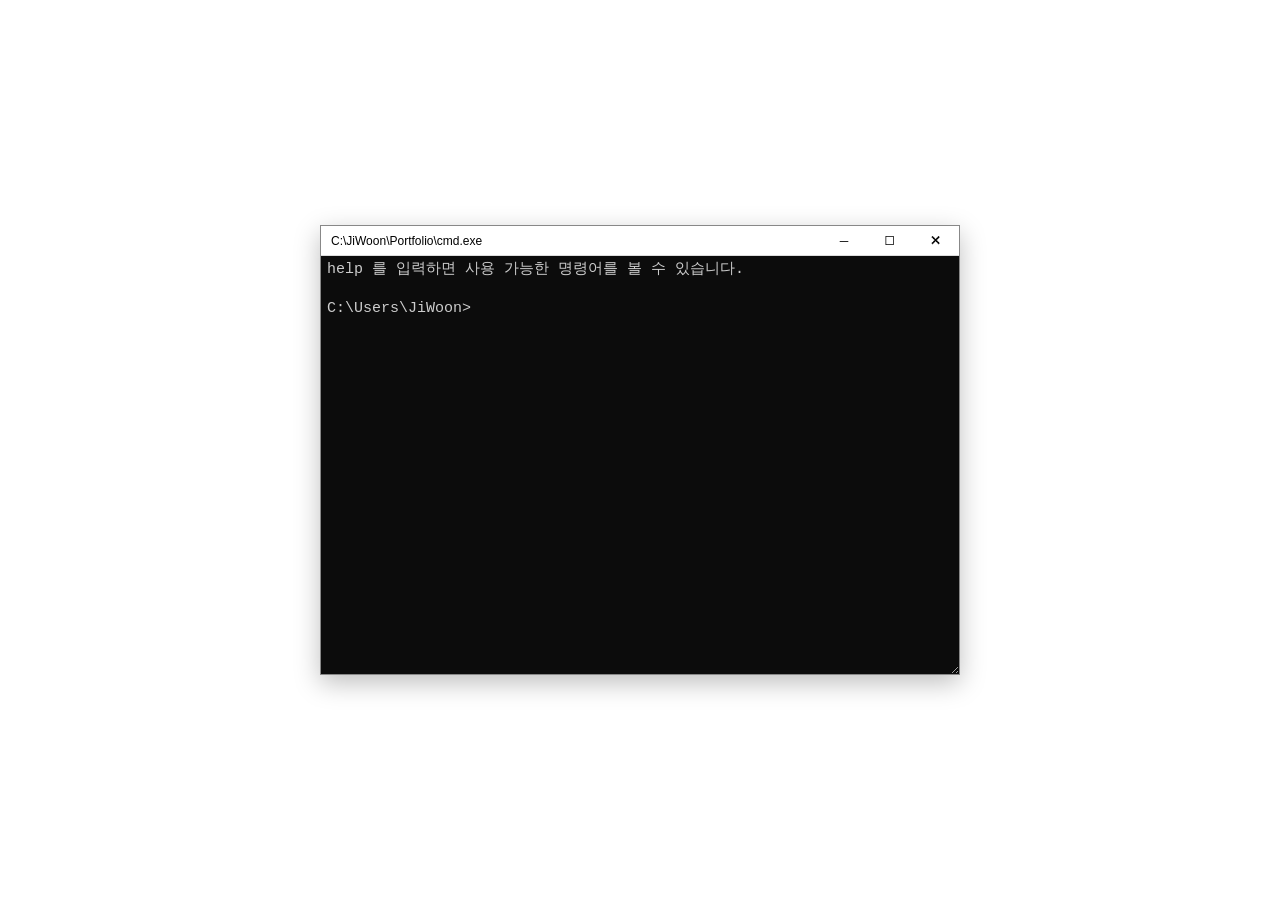
==== commit 4c2efcc0: "renew 포폴 리뉴" ====
--- a/index.html
+++ b/index.html
@@ -4,361 +4,26 @@
   <meta charset="UTF-8" />
   <meta name="viewport" content="width=device-width, initial-scale=1.0" />
   <title>Portfolio</title>
-  <style>
-    * { margin: 0; padding: 0; box-sizing: border-box; }
-
-    body {
-      background-color: #f5f0e8;
-      min-height: 100vh;
-      display: flex;
-      justify-content: center;
-      padding: 60px 0;
-      font-family: -apple-system, BlinkMacSystemFont, 'Segoe UI', sans-serif;
-    }
-
-    .card {
-      position: relative;
-      background-color: #ffffff;
-      width: 680px;
-      min-height: 100%;
-      border-radius: 4px;
-      box-shadow: 0 4px 32px rgba(0, 0, 0, 0.08);
-      padding: 64px;
-    }
-
-    /* ── 언어 토글 ── */
-    .lang-toggle {
-      position: absolute;
-      top: 24px;
-      right: 24px;
-      font-size: 11px;
-      font-weight: 600;
-      letter-spacing: 0.08em;
-      color: #aaa;
-      background: none;
-      border: 1px solid #e0e0e0;
-      border-radius: 99px;
-      padding: 4px 12px;
-      cursor: pointer;
-      transition: all 0.15s;
-    }
-    .lang-toggle:hover { color: #333; border-color: #bbb; }
-
-    /* ── 헤더 ── */
-    .header { display: flex; align-items: flex-start; gap: 36px; margin-bottom: 64px; }
-    .profile-photo { width: 120px; height: 156px; object-fit: cover; object-position: center top; border-radius: 6px; flex-shrink: 0; }
-    .header-info { flex: 1; padding-top: 6px; }
-    .name { font-size: 26px; font-weight: 700; color: #111; margin-bottom: 6px; }
-    .major { font-size: 14px; color: #999; margin-bottom: 20px; }
-    .header-desc { font-size: 15px; color: #444; line-height: 1.7; }
-
-    /* ── 구분선 ── */
-    .divider { border: none; border-top: 1px solid #f0f0f0; margin: 0 0 48px 0; }
-
-    /* ── 섹션 ── */
-    .section { margin-bottom: 48px; }
-    .section-title { font-size: 11px; font-weight: 600; color: #bbb; letter-spacing: 0.12em; text-transform: uppercase; margin-bottom: 24px; }
-
-    /* ── info rows (education) ── */
-    .info-row { display: flex; align-items: baseline; margin-bottom: 16px; }
-    .info-label { font-size: 13px; font-weight: 600; color: #000; width: 110px; flex-shrink: 0; }
-    .info-value { font-size: 15px; color: #222; line-height: 1.6; }
-
-    /* ── about 한 줄 ── */
-    .about-text { font-size: 14px; color: #444; line-height: 1.8; }
-
-    /* ── Skills 탭 슬라이더 ── */
-    .skills-tabs { display: flex; gap: 8px; flex-wrap: wrap; margin-bottom: 24px; }
-    .skills-tab { font-size: 12px; font-weight: 500; color: #aaa; background: none; border: 1px solid #e8e8e8; border-radius: 99px; padding: 4px 14px; cursor: pointer; transition: all 0.15s; }
-    .skills-tab:hover { color: #555; border-color: #ccc; }
-    .skills-tab.active { color: #111; border-color: #111; font-weight: 600; }
-    .skills-slider-wrap { overflow: hidden; }
-    .skills-panels { display: flex; transition: transform 0.3s ease; }
-    .chip-wrap { min-width: 100%; position: relative; }
-    .skills-panel { display: flex; gap: 12px; overflow-x: auto; scrollbar-width: none; cursor: grab; }
-    .skills-panel::-webkit-scrollbar { display: none; }
-    .skills-panel:active { cursor: grabbing; }
-    .skill-chip { min-width: calc((100% - 24px) / 3); flex-shrink: 0; display: flex; flex-direction: column; gap: 6px; padding: 12px 14px; border: 1px solid #f0f0f0; border-radius: 8px; }
-    .skill-chip-name { font-size: 14px; font-weight: 500; color: #222; }
-    .skill-gauge-wrap { height: 3px; background: #f0f0f0; border-radius: 99px; overflow: hidden; }
-    .skill-gauge-bar { height: 100%; border-radius: 99px; background: #c07a3a; transition: width 0.4s ease; }
-    .skill-gauge-label { font-size: 10px; color: #bbb; margin-top: 4px; }
-    .chip-arrow { position: absolute; top: 50%; transform: translateY(-50%); width: 28px; height: 28px; border-radius: 50%; border: none; background: rgba(255,255,255,0.88); box-shadow: 0 1px 6px rgba(0,0,0,0.1); cursor: pointer; font-size: 13px; color: #555; display: flex; align-items: center; justify-content: center; z-index: 2; opacity: 0; pointer-events: none; transition: opacity 0.2s; }
-    .chip-arrow.visible { opacity: 1; pointer-events: auto; }
-    .chip-arrow-left { left: 4px; }
-    .chip-arrow-right { right: 4px; }
-
-    /* ── 프로젝트 ── */
-    .project-list { display: flex; flex-direction: column; gap: 18px; }
-    .project-link { display: inline-flex; align-items: center; gap: 4px; font-size: 15px; font-weight: 600; color: #c07a3a; text-decoration: none; margin-bottom: 4px; }
-    .project-link:hover { text-decoration: underline; }
-    .project-link .arrow { font-size: 12px; }
-    .project-desc { font-size: 13px; color: #888; line-height: 1.6; }
-
-    /* ── Experience ── */
-    .exp-panel { min-width: 100%; display: flex; flex-direction: column; gap: 12px; }
-    .exp-row { display: flex; align-items: baseline; }
-    .exp-label { font-size: 12px; color: #aaa; width: 90px; flex-shrink: 0; }
-    .exp-value { font-size: 14px; color: #333; line-height: 1.6; }
-
-    /* ── CV ── */
-    .cv-link { display: inline-flex; align-items: center; gap: 8px; font-size: 14px; font-weight: 500; color: #111; text-decoration: none; border: 1px solid #ddd; border-radius: 6px; padding: 10px 20px; transition: background 0.15s; }
-    .cv-link:hover { background: #f7f7f7; }
-
-    /* ── Career Goal ── */
-    .goal-list { display: flex; flex-direction: column; gap: 10px; }
-    .goal-item { display: flex; align-items: baseline; gap: 10px; font-size: 15px; color: #222; }
-    .goal-item::before { content: "→"; font-size: 13px; color: #ccc; flex-shrink: 0; }
-
-    /* ── Contact ── */
-    .contact-bar { display: flex; align-items: center; justify-content: flex-end; gap: 20px; flex-wrap: wrap; padding-top: 40px; border-top: 1px solid #f0f0f0; margin-top: 8px; }
-    .contact-bar a { color: #ccc; text-decoration: none; transition: color 0.15s; display: flex; align-items: center; }
-    .contact-bar a:hover { color: #333; }
-
-    /* ── 인쇄 전용 레이블 ── */
-    .print-label { display: none; }
-
-    /* ── 인쇄 / PDF ── */
-    @media print {
-      body { background: #fff; padding: 0; display: block; }
-
-      .card {
-        width: 100%;
-        box-shadow: none;
-        border-radius: 0;
-        padding: 32px 48px;
-      }
-
-      /* 인터랙티브 요소 숨김 */
-      .lang-toggle,
-      .chip-arrow,
-      .skills-tabs { display: none !important; }
-
-      /* 슬라이더 → 그리드 전환 */
-      .skills-slider-wrap { overflow: visible; }
-
-      #skillsPanels {
-        flex-wrap: wrap;
-        transform: none !important;
-      }
-      .chip-wrap {
-        min-width: 48%;
-        margin-bottom: 20px;
-        break-inside: avoid;
-      }
-
-      /* 경험 슬라이더 → 세로 나열 */
-      #expPanels {
-        flex-direction: column;
-        transform: none !important;
-      }
-      .exp-panel {
-        min-width: 100%;
-        margin-bottom: 16px;
-        padding-bottom: 16px;
-        border-bottom: 1px solid #f0f0f0;
-        break-inside: avoid;
-      }
-
-      /* 카테고리·탭 인쇄 레이블 */
-      .print-label {
-        display: block;
-        font-size: 11px;
-        font-weight: 600;
-        color: #bbb;
-        letter-spacing: 0.1em;
-        text-transform: uppercase;
-        margin-bottom: 10px;
-      }
-
-      /* 게이지 색 강제 출력 */
-      .skill-gauge-bar {
-        -webkit-print-color-adjust: exact;
-        print-color-adjust: exact;
-      }
-
-      .section, .project-item { break-inside: avoid; }
-    }
-  </style>
+  <link rel="stylesheet" href="style.css" />
 </head>
 <body>
-  <div class="card"></div>
 
-  <script src="data/data.js"></script>
-  <script>
-    const card = document.querySelector('.card');
-    let currentLang = 'ko';
+  <div class="cmd" id="cmd">
+    <div class="cmd-titlebar">
+      <span class="cmd-title">C:\JiWoon\Portfolio\cmd.exe</span>
+      <span class="cmd-buttons">
+        <span>─</span><span>☐</span><span class="cmd-close">✕</span>
+      </span>
+    </div>
+    <div class="cmd-body" id="cmd-body">
+      <div id="cmd-output"></div>
+      <div class="cmd-line">
+        <span class="cmd-prompt" id="cmd-prompt">C:\Users\JiWoon&gt;</span>
+        <input id="cmd-input" type="text" spellcheck="false" autocomplete="off" autofocus />
+      </div>
+    </div>
+  </div>
 
-    const levelMap   = { '하': 33, '중': 60, '중상': 80, '상': 100 };
-    const levelLabel = { '하': 'Basic', '중': 'Intermediate', '중상': 'Advanced', '상': 'Expert' };
-
-    function infoRows(items) {
-      return items.map(r => `
-        <div class="info-row">
-          <span class="info-label">${r.label}</span>
-          <span class="info-value">${r.value}</span>
-        </div>`).join('');
-    }
-
-    function section(title, content) {
-      return `
-        <hr class="divider" />
-        <div class="section">
-          <div class="section-title"><strong>${title}</strong></div>
-          ${content}
-        </div>`;
-    }
-
-    function renderSkills() {
-      const tabs = DATA.skills.map((s, i) =>
-        `<button class="skills-tab${i === 0 ? ' active' : ''}" data-index="${i}">${s.category}</button>`
-      ).join('');
-
-      const panels = DATA.skills.map((s, pi) =>
-        `<div class="chip-wrap">
-          <div class="print-label">${s.category}</div>
-          <div class="skills-panel" id="chipPanel${pi}">${s.items.map(item => {
-            const pct = levelMap[item.level] ?? 0;
-            return `
-            <div class="skill-chip">
-              <span class="skill-chip-name">${item.name}</span>
-              <div class="skill-gauge-wrap"><div class="skill-gauge-bar" style="width:${pct}%"></div></div>
-              <span class="skill-gauge-label">${levelLabel[item.level] ?? ''}</span>
-            </div>`;
-          }).join('')}
-          </div>
-          <button class="chip-arrow chip-arrow-left" data-pi="${pi}">←</button>
-          <button class="chip-arrow chip-arrow-right" data-pi="${pi}">→</button>
-        </div>`
-      ).join('');
-
-      return `
-        <div class="skills-tabs" id="skillsTabs">${tabs}</div>
-        <div class="skills-slider-wrap">
-          <div class="skills-panels" id="skillsPanels">${panels}</div>
-        </div>`;
-    }
-
-    function renderProjects(lang) {
-      return `<div class="project-list">${DATA.projects.map(p => `
-        <div class="project-item">
-          <a class="project-link" href="${p.url}" target="_blank">${p.name} <span class="arrow">↗</span></a>
-          <div class="project-desc">${p[lang].desc}</div>
-        </div>`).join('')}
-      </div>`;
-    }
-
-    function renderExperience(lang) {
-      const T = DATA.i18n[lang];
-      const tabs = DATA.experience.map((e, i) =>
-        `<button class="skills-tab${i === 0 ? ' active' : ''}" data-index="${i}">${e[lang].tab}</button>`
-      ).join('');
-
-      const panels = DATA.experience.map(e => {
-        const d = e[lang];
-        const L = T.expLabels;
-        return `
-        <div class="exp-panel">
-          <div class="print-label">${d.tab}</div>
-          <div class="exp-row"><span class="exp-label">${L.type}</span><span class="exp-value">${d.type}</span></div>
-          <div class="exp-row"><span class="exp-label">${L.period}</span><span class="exp-value">${d.period}</span></div>
-          <div class="exp-row"><span class="exp-label">${L.activity}</span><span class="exp-value">${d.activity}</span></div>
-          <div class="exp-row"><span class="exp-label">${L.result}</span><span class="exp-value">${d.result}</span></div>
-        </div>`;
-      }).join('');
-
-      return `
-        <div class="skills-tabs" id="expTabs">${tabs}</div>
-        <div class="skills-slider-wrap">
-          <div class="skills-panels" id="expPanels">${panels}</div>
-        </div>`;
-    }
-
-    function renderContact() {
-      return `
-        <div class="contact-bar">
-          <a href="mailto:${DATA.contact.email}" style="font-size:13px; color:#aaa;">${DATA.contact.email}</a>
-          <a href="${DATA.contact.github}" target="_blank" title="GitHub">
-            <img src="data/github.png" alt="GitHub" style="width:20px;height:20px;opacity:0.35;transition:opacity 0.15s;"
-              onmouseover="this.style.opacity='0.8'" onmouseout="this.style.opacity='0.35'" />
-          </a>
-        </div>`;
-    }
-
-    function render(lang) {
-      const T = DATA.i18n[lang];
-      const p = DATA.profile[lang];
-      const cv = DATA.cv[lang];
-
-      card.innerHTML = `
-        <button class="lang-toggle" id="langToggle">${lang === 'ko' ? 'EN' : 'KR'}</button>
-
-        <div class="header">
-          <img class="profile-photo" src="${DATA.profile.photo}" alt="프로필 사진" />
-          <div class="header-info">
-            <div class="name">${p.name}</div>
-            <div class="major">${p.major}</div>
-            <div class="header-desc">${p.desc}</div>
-          </div>
-        </div>
-
-        ${section(T.overview,   `<div class="about-text">${DATA.about[lang]}</div>`)}
-        ${section(T.education,  infoRows(DATA.education[lang]))}
-        ${section(T.skills,     renderSkills())}
-        ${section(T.projects,   renderProjects(lang))}
-        ${section(T.experience, renderExperience(lang))}
-        ${section(T.cv,         `<button class="cv-link" onclick="window.print()">${cv.label}</button>`)}
-        ${section(T.careerGoal, `<div class="goal-list">${DATA.careerGoals[lang].map(g => `<div class="goal-item">${g}</div>`).join('')}</div>`)}
-        ${renderContact()}
-      `;
-
-      document.getElementById('langToggle').addEventListener('click', () => {
-        currentLang = currentLang === 'ko' ? 'en' : 'ko';
-        document.documentElement.lang = currentLang;
-        render(currentLang);
-      });
-
-      initSlider('skillsTabs', 'skillsPanels');
-      initSlider('expTabs', 'expPanels');
-
-      DATA.skills.forEach((s, pi) => {
-        const panel = document.getElementById(`chipPanel${pi}`);
-        const wrap      = panel.parentElement;
-        const leftBtn   = wrap.querySelector('.chip-arrow-left');
-        const rightBtn  = wrap.querySelector('.chip-arrow-right');
-
-        function updateArrows() {
-          leftBtn.classList.toggle('visible',  panel.scrollLeft > 0);
-          rightBtn.classList.toggle('visible', panel.scrollLeft + panel.clientWidth < panel.scrollWidth - 1);
-        }
-
-        panel.addEventListener('scroll', updateArrows);
-        leftBtn.addEventListener('click',  () => panel.scrollBy({ left: -panel.clientWidth * 0.8, behavior: 'smooth' }));
-        rightBtn.addEventListener('click', () => panel.scrollBy({ left:  panel.clientWidth * 0.8, behavior: 'smooth' }));
-
-        let isDown = false, startX, scrollLeft;
-        panel.addEventListener('mousedown',  e => { isDown = true; startX = e.pageX - panel.offsetLeft; scrollLeft = panel.scrollLeft; });
-        panel.addEventListener('mouseleave', () => isDown = false);
-        panel.addEventListener('mouseup',    () => isDown = false);
-        panel.addEventListener('mousemove',  e => { if (!isDown) return; e.preventDefault(); panel.scrollLeft = scrollLeft - (e.pageX - panel.offsetLeft - startX); });
-
-        updateArrows();
-      });
-    }
-
-    function initSlider(tabsId, panelsId) {
-      const tabsEl   = document.getElementById(tabsId);
-      const panelsEl = document.getElementById(panelsId);
-      tabsEl.querySelectorAll('.skills-tab').forEach(tab => {
-        tab.addEventListener('click', () => {
-          tabsEl.querySelectorAll('.skills-tab').forEach(t => t.classList.remove('active'));
-          tab.classList.add('active');
-          panelsEl.style.transform = `translateX(-${tab.dataset.index * 100}%)`;
-        });
-      });
-    }
-
-    render(currentLang);
-  </script>
+  <script src="script.js"></script>
 </body>
 </html>
--- a/style.css
+++ b/style.css
@@ -0,0 +1,144 @@
+* { margin: 0; padding: 0; box-sizing: border-box; }
+
+body {
+  background: #ffffff;
+  height: 100vh;
+  overflow: hidden;
+}
+
+/* ── cmd 창: 화면의 절반 크기, 가운데 (25vw + 50vw + 25vw) ── */
+.cmd {
+  position: fixed;
+  left: 25vw;
+  top: 25vh;
+  width: 50vw;
+  height: 50vh;
+  display: flex;
+  flex-direction: column;
+  border: 1px solid #888;
+  box-shadow: 0 8px 24px rgba(0, 0, 0, 0.25);
+}
+
+/* ── 창 크기 조절: 오른쪽 아래 모서리를 잡고 끌기 ── */
+.cmd, .browser {
+  resize: both;
+  overflow: hidden;
+  min-width: 300px;
+  min-height: 150px;
+}
+/* 크기 조절 중 iframe이 마우스를 가로채지 않게 */
+.browser:active iframe { pointer-events: none; }
+
+.cmd-titlebar {
+  display: flex;
+  justify-content: space-between;
+  align-items: center;
+  height: 30px;
+  padding-left: 10px;
+  background: #ffffff;
+  border-bottom: 1px solid #ddd;
+  font-family: 'Segoe UI', sans-serif;
+  font-size: 12px;
+  color: #000;
+  user-select: none;
+  cursor: move;
+}
+
+.cmd-buttons { display: flex; height: 100%; }
+.cmd-buttons span {
+  width: 46px;
+  display: flex;
+  justify-content: center;
+  align-items: center;
+}
+.cmd-close { cursor: pointer; }
+.cmd-close:hover { background: #e81123; color: #fff; }
+
+.cmd-body {
+  flex: 1;
+  overflow-y: auto;
+  padding: 4px 6px;
+  background: #0c0c0c;
+  color: #cccccc;
+  font-family: Consolas, 'Courier New', monospace;
+  font-size: 15px;
+  line-height: 1.3;
+  cursor: text;
+}
+
+#cmd-output { white-space: pre-wrap; word-break: break-all; }
+
+/* ── about 창: 브라우저 모양, 메인 창 위에 약간 어긋나게 ── */
+.browser {
+  position: fixed;
+  left: 30vw;
+  top: 30vh;
+  z-index: 10;
+  width: 50vw;
+  height: 50vh;
+  display: flex;
+  flex-direction: column;
+  border: 1px solid #888;
+  box-shadow: 0 8px 24px rgba(0, 0, 0, 0.25);
+}
+
+.browser .cmd-titlebar {
+  align-items: flex-end;
+  padding-left: 8px;
+  background: #dee1e6;
+  border-bottom: none;
+}
+.browser .cmd-buttons { align-self: stretch; }
+
+.browser-tab {
+  width: 180px;
+  height: 24px;
+  padding: 0 12px;
+  display: flex;
+  align-items: center;
+  background: #fff;
+  border-radius: 8px 8px 0 0;
+}
+
+.browser-nav {
+  display: flex;
+  align-items: center;
+  gap: 12px;
+  height: 34px;
+  padding: 0 10px;
+  background: #fff;
+  border-bottom: 1px solid #ddd;
+  font-family: 'Segoe UI', sans-serif;
+  font-size: 13px;
+}
+.browser-btns { color: #888; user-select: none; }
+.browser-url {
+  flex: 1;
+  padding: 4px 12px;
+  background: #f1f3f4;
+  border-radius: 99px;
+  color: #333;
+  white-space: nowrap;
+  overflow: hidden;
+  text-overflow: ellipsis;
+}
+
+.browser iframe { flex: 1; border: none; background: #fff; }
+
+/* 드래그 중에는 iframe이 마우스 이벤트를 가로채지 않게 */
+.dragging iframe { pointer-events: none; }
+
+.cmd-photo { display: block; height: 140px; margin: 4px 0 8px; }
+
+.cmd-line { display: flex; }
+.cmd-prompt { white-space: pre; }
+
+#cmd-input {
+  flex: 1;
+  background: transparent;
+  border: none;
+  outline: none;
+  color: inherit;
+  font: inherit;
+  caret-color: #cccccc;
+}
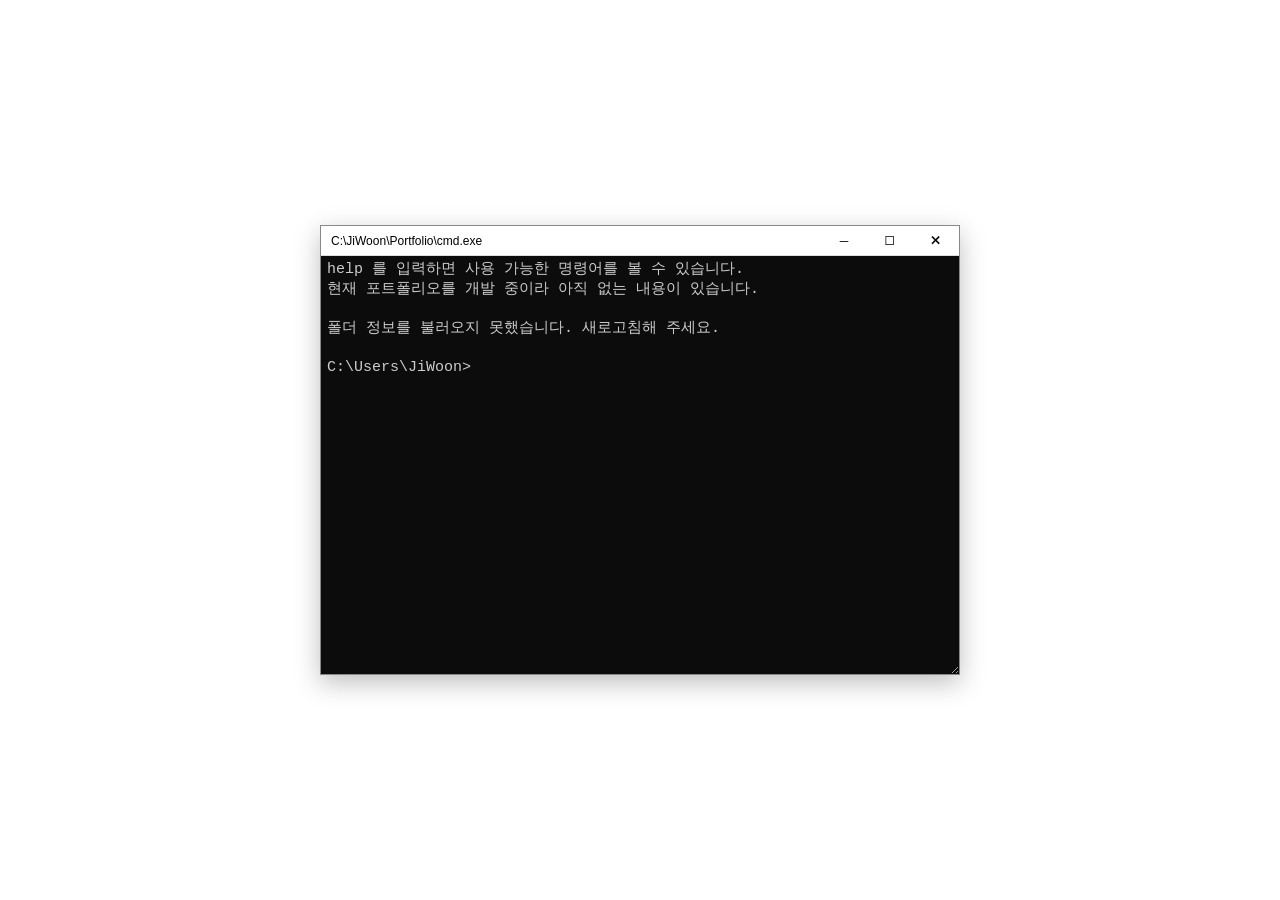
==== commit 5f1d51d2: "pdf_make 만들거에요" ====
--- a/index.html
+++ b/index.html
@@ -24,6 +24,9 @@
     </div>
   </div>
 
+  <!-- pdf 명령어 / Ctrl+P 로 인쇄할 때만 보이는 문서 (script.js가 채움) -->
+  <div id="print-doc"></div>
+
   <script src="script.js"></script>
 </body>
 </html>
--- a/style.css
+++ b/style.css
@@ -142,3 +142,34 @@
   font: inherit;
   caret-color: #cccccc;
 }
+
+/* ── PDF(인쇄)용 문서: 화면에서는 숨기고 인쇄할 때만 보인다 ── */
+#print-doc { display: none; }
+
+@media print {
+  @page { margin: 20mm; }
+
+  body { height: auto; overflow: visible; }
+  .cmd, .browser { display: none !important; }
+
+  #print-doc {
+    display: block;
+    color: #111;
+    font-family: -apple-system, BlinkMacSystemFont, 'Segoe UI', sans-serif;
+    font-size: 11pt;
+    line-height: 1.6;
+  }
+
+  .print-profile { display: flex; gap: 20px; align-items: flex-start; margin-bottom: 24px; }
+  .print-profile img { width: 90px; }
+
+  #print-doc h2 { font-size: 16pt; margin: 28px 0 8px; padding-bottom: 4px; border-bottom: 1px solid #ccc; }
+  #print-doc h3 { font-size: 13pt; margin: 16px 0 4px; }
+  #print-doc h4, #print-doc h5, #print-doc h6 { font-size: 11pt; margin: 12px 0 4px; }
+  #print-doc h2, #print-doc h3, #print-doc h4 { break-after: avoid; }
+
+  #print-doc section section { margin-left: 12px; break-inside: avoid; }
+  #print-doc a { color: #111; font-size: 10pt; }
+  .print-about { margin: 4px 0; }
+  .print-about img { max-width: 100%; }
+}
